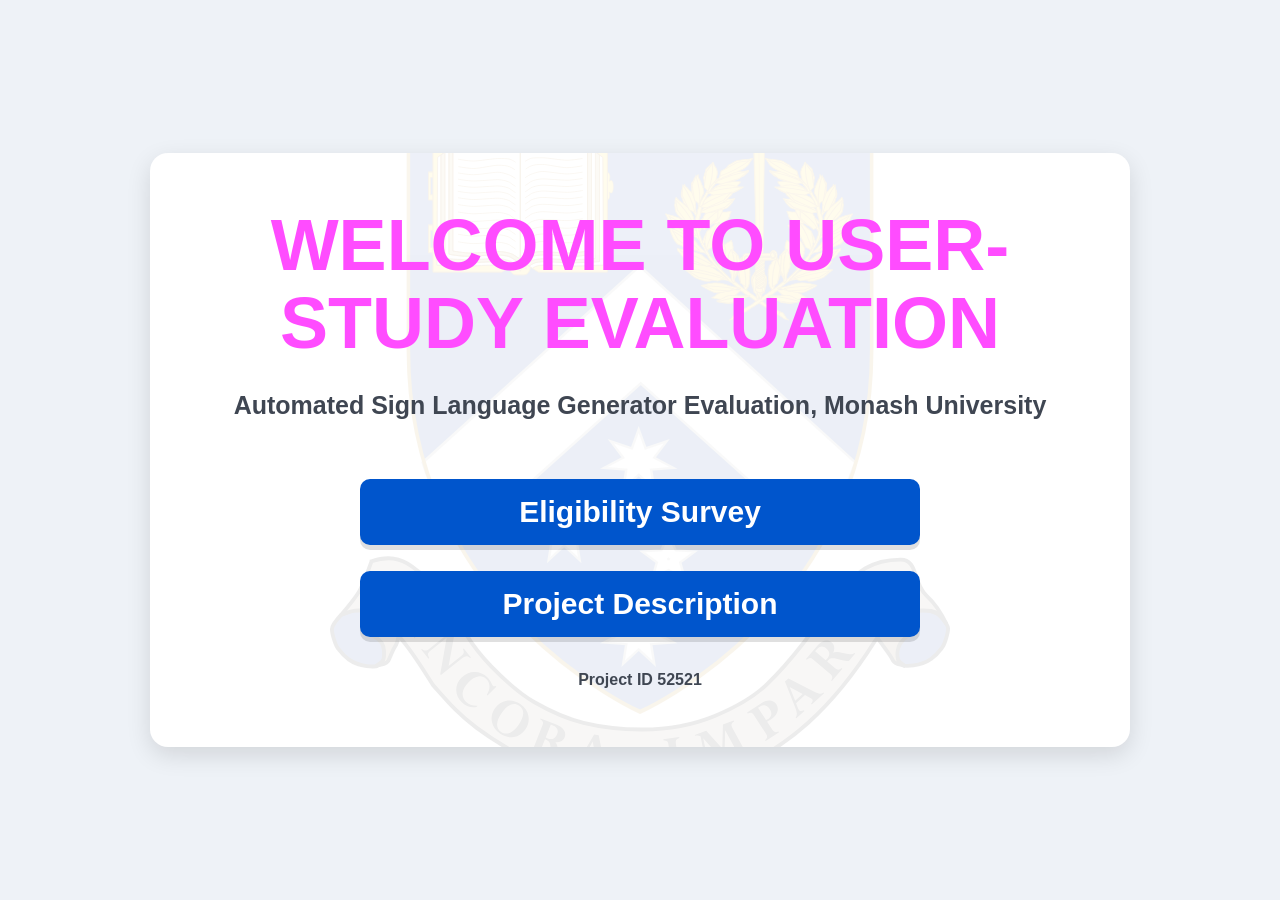
==== index.html @ fea7b57d "Update index.html" ====
<!DOCTYPE html>
<html lang="en">
<head>
  <meta charset="UTF-8">
  <meta name="viewport" content="width=device-width, initial-scale=1.0">
  <title>Automated Sign Language Generator Evaluation</title>
  <style>
    :root {
      --ink: #171717;
      --muted: #3f4652;
      --purple: #ff4cff;
      --blue: #0055cc;
      --blue-dark: #003d99;
      --white: #ffffff;
      --line: #d9dee7;
    }

    * {
      box-sizing: border-box;
    }

    body {
      margin: 0;
      min-height: 100vh;
      font-family: Arial, Helvetica, sans-serif;
      color: var(--ink);
      background: #eef2f7;
      display: grid;
      place-items: center;
      padding: 28px;
    }

    .home-panel {
      width: min(980px, 100%);
      min-height: 580px;
      padding: 54px 34px 58px;
      border-radius: 18px;
      background: var(--white);
      box-shadow: 0 8px 25px rgba(0,0,0,.12);
      position: relative;
      display: flex;
      flex-direction: column;
      align-items: center;
      justify-content: center;
      text-align: center;
      overflow: hidden;
    }

    .home-panel::before {
      content: "";
      position: absolute;
      inset: 0;
      background: url("Arms_of_Monash_University.svg") center center no-repeat;
      background-size: 620px;
      opacity: 0.07;
      pointer-events: none;
    }

    .content {
      position: relative;
      z-index: 1;
      width: 100%;
      display: flex;
      flex-direction: column;
      align-items: center;
    }

    h1 {
      margin: 0;
      max-width: 900px;
      color: var(--purple);
      font-size: clamp(40px, 6vw, 72px);
      line-height: 1.08;
      text-transform: uppercase;
      letter-spacing: 0;
    }

    .subtitle {
      margin: 26px 0 56px;
      color: var(--muted);
      font-size: clamp(18px, 2.1vw, 25px);
      font-weight: 900;
      line-height: 1.35;
    }

    .menu {
      width: min(560px, 100%);
      display: grid;
      gap: 26px;
    }

    .menu a {
      display: grid;
      place-items: center;
      min-height: 66px;
      border-radius: 10px;
      background: var(--blue);
      color: var(--white);
      font-size: clamp(22px, 2.5vw, 30px);
      font-weight: 900;
      text-decoration: none;
      box-shadow: 0 5px 0 rgba(0, 0, 0, 0.12);
      transition: transform 0.15s ease, box-shadow 0.15s ease, background 0.15s ease;
    }

    .menu a:hover,
    .menu a:focus {
      outline: 3px solid rgba(15, 97, 185, 0.22);
      background: var(--blue-dark);
      transform: translateY(-1px);
      box-shadow: 0 8px 0 rgba(0, 0, 0, 0.12);
    }

    .project-id {
      margin: 34px 0 0;
      color: var(--muted);
      font-size: 16px;
      font-weight: 700;
    }

    @media (max-width: 720px) {
      body {
        padding: 16px;
      }

      .home-panel {
        min-height: auto;
        padding: 44px 18px 46px;
      }

      .home-panel::before {
        background-size: 360px;
      }

      .subtitle {
        margin-bottom: 38px;
      }

      .menu {
        gap: 18px;
      }
    }
  </style>
</head>
<body>
  <main class="home-panel">
    <div class="content">
      <h1>Welcome to User-Study Evaluation</h1>
      <p class="subtitle">Automated Sign Language Generator Evaluation, Monash University</p>

      <nav class="menu" aria-label="Main website menu">
        <a href="survey.html">Eligibility Survey</a>
        <a href="project-description.html">Project Description</a>
      </nav>

      <p class="project-id">Project ID 52521</p>
    </div>
  </main>

  <script>
    function createParticipantId() {
      const existingId = sessionStorage.getItem("participant_id");
      if (existingId) {
        return existingId;
      }

      const newId = crypto.randomUUID
        ? crypto.randomUUID()
        : `participant-${Date.now()}-${Math.random().toString(16).slice(2)}`;

      sessionStorage.setItem("participant_id", newId);
      return newId;
    }

    createParticipantId();
  </script>
</body>
</html>
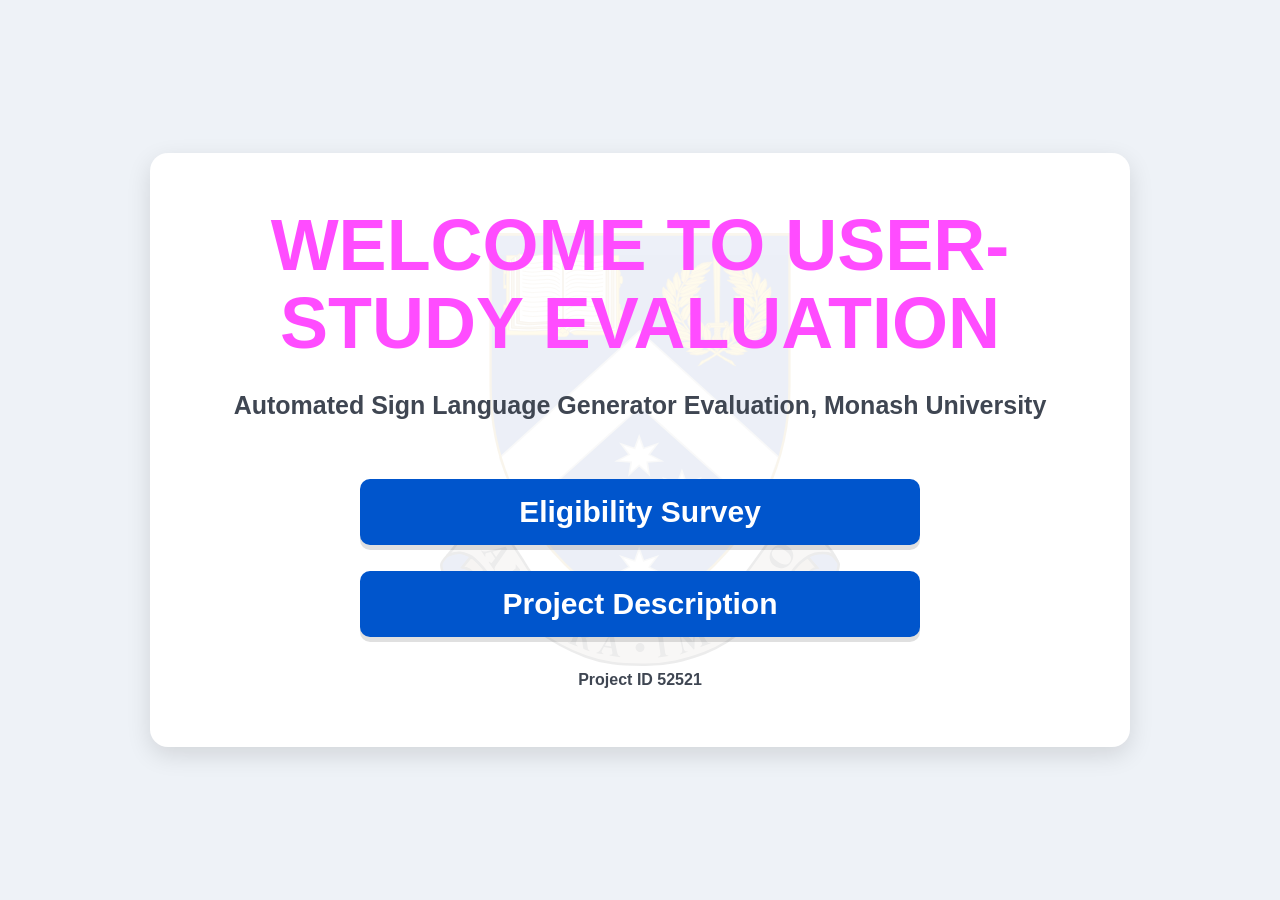
==== commit 2d61ae97: "Update index.html" ====
--- a/index.html
+++ b/index.html
@@ -51,7 +51,7 @@
       position: absolute;
       inset: 0;
       background: url("Arms_of_Monash_University.svg") center center no-repeat;
-      background-size: 620px;
+      background-size: 400px;
       opacity: 0.07;
       pointer-events: none;
     }
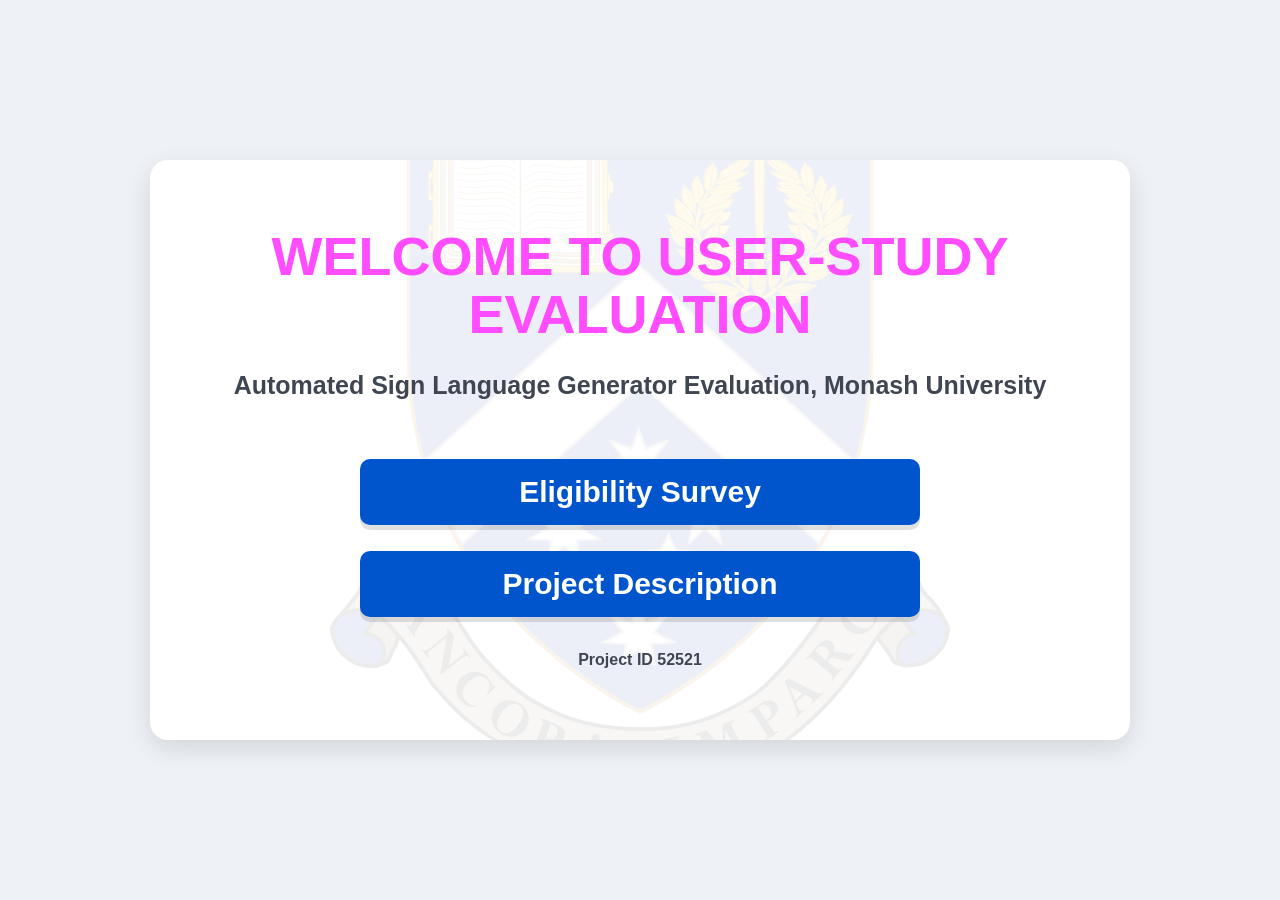
==== commit 02859075: "Update index.html" ====
--- a/index.html
+++ b/index.html
@@ -51,7 +51,7 @@
       position: absolute;
       inset: 0;
       background: url("Arms_of_Monash_University.svg") center center no-repeat;
-      background-size: 400px;
+      background-size: 620px;
       opacity: 0.07;
       pointer-events: none;
     }
@@ -69,7 +69,7 @@
       margin: 0;
       max-width: 900px;
       color: var(--purple);
-      font-size: clamp(40px, 6vw, 72px);
+      font-size: clamp(32px, 4.8vw, 54px);
       line-height: 1.08;
       text-transform: uppercase;
       letter-spacing: 0;
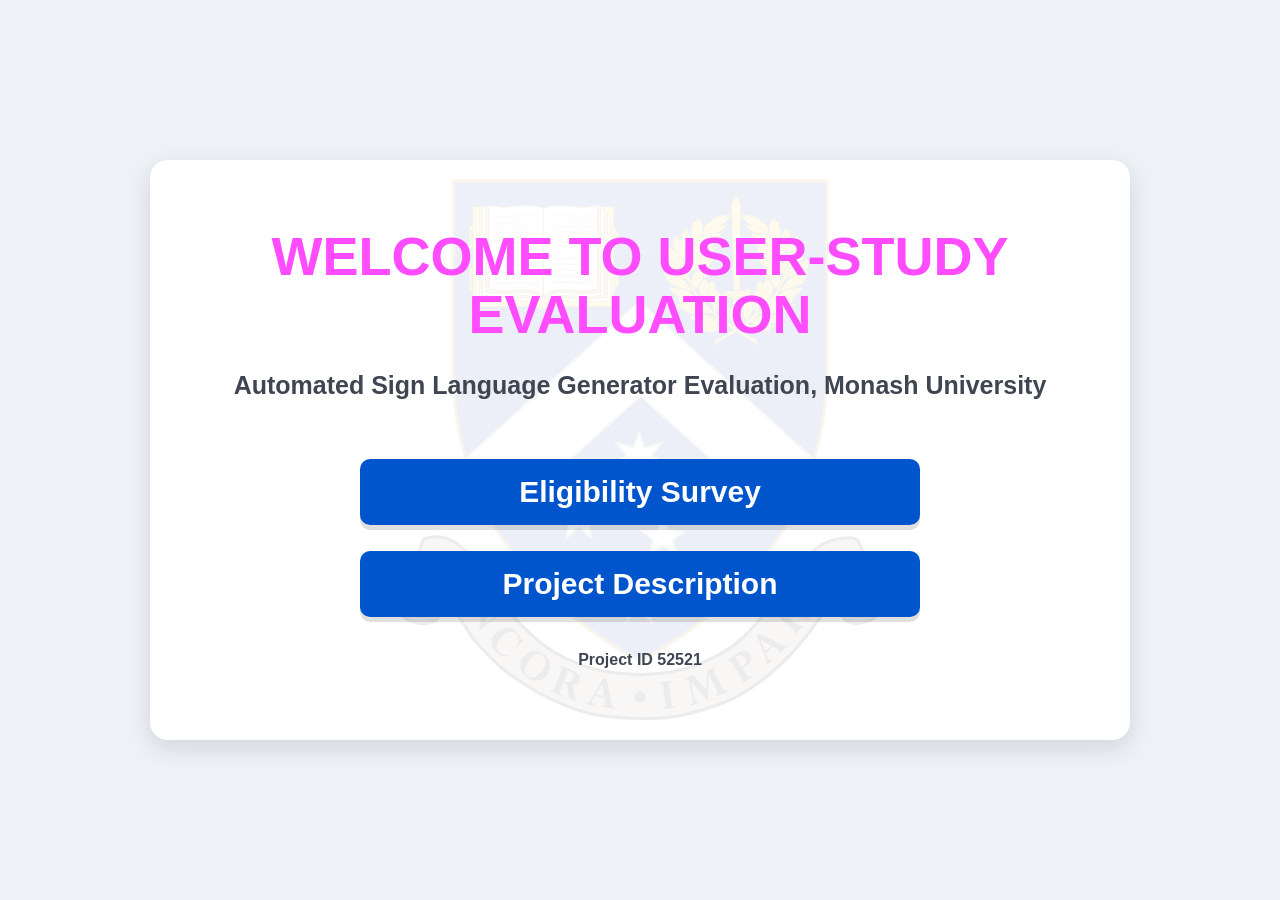
==== commit da922f2b: "Update index.html" ====
--- a/index.html
+++ b/index.html
@@ -51,7 +51,7 @@
       position: absolute;
       inset: 0;
       background: url("Arms_of_Monash_University.svg") center center no-repeat;
-      background-size: 620px;
+      background-size: 500px;
       opacity: 0.07;
       pointer-events: none;
     }
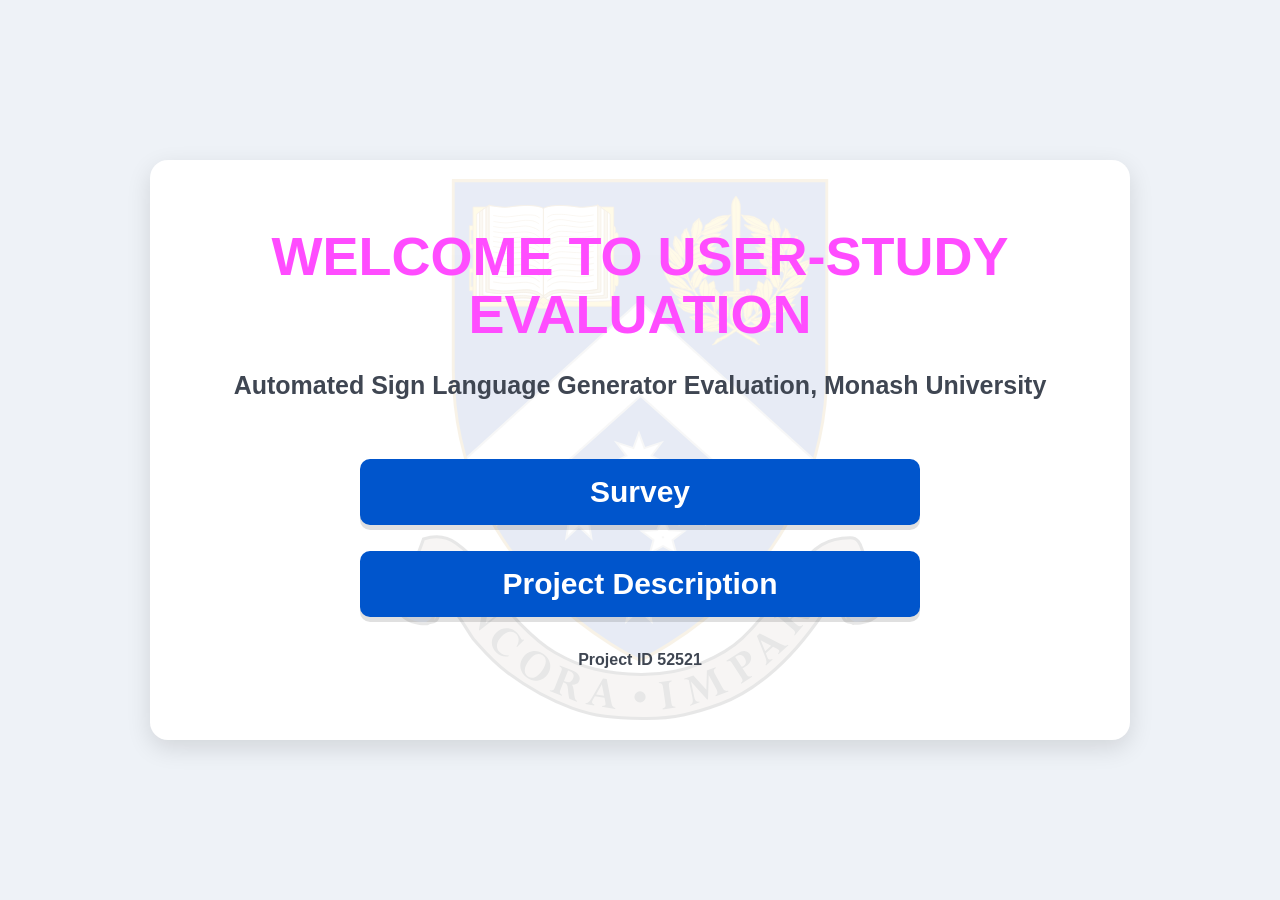
==== commit 4c2710cf: "Update index.html" ====
--- a/index.html
+++ b/index.html
@@ -52,7 +52,7 @@
       inset: 0;
       background: url("Arms_of_Monash_University.svg") center center no-repeat;
       background-size: 500px;
-      opacity: 0.07;
+      opacity: 0.09;
       pointer-events: none;
     }
 
@@ -149,7 +149,7 @@
       <p class="subtitle">Automated Sign Language Generator Evaluation, Monash University</p>
 
       <nav class="menu" aria-label="Main website menu">
-        <a href="survey.html">Eligibility Survey</a>
+        <a href="survey.html">Survey</a>
         <a href="project-description.html">Project Description</a>
       </nav>
 
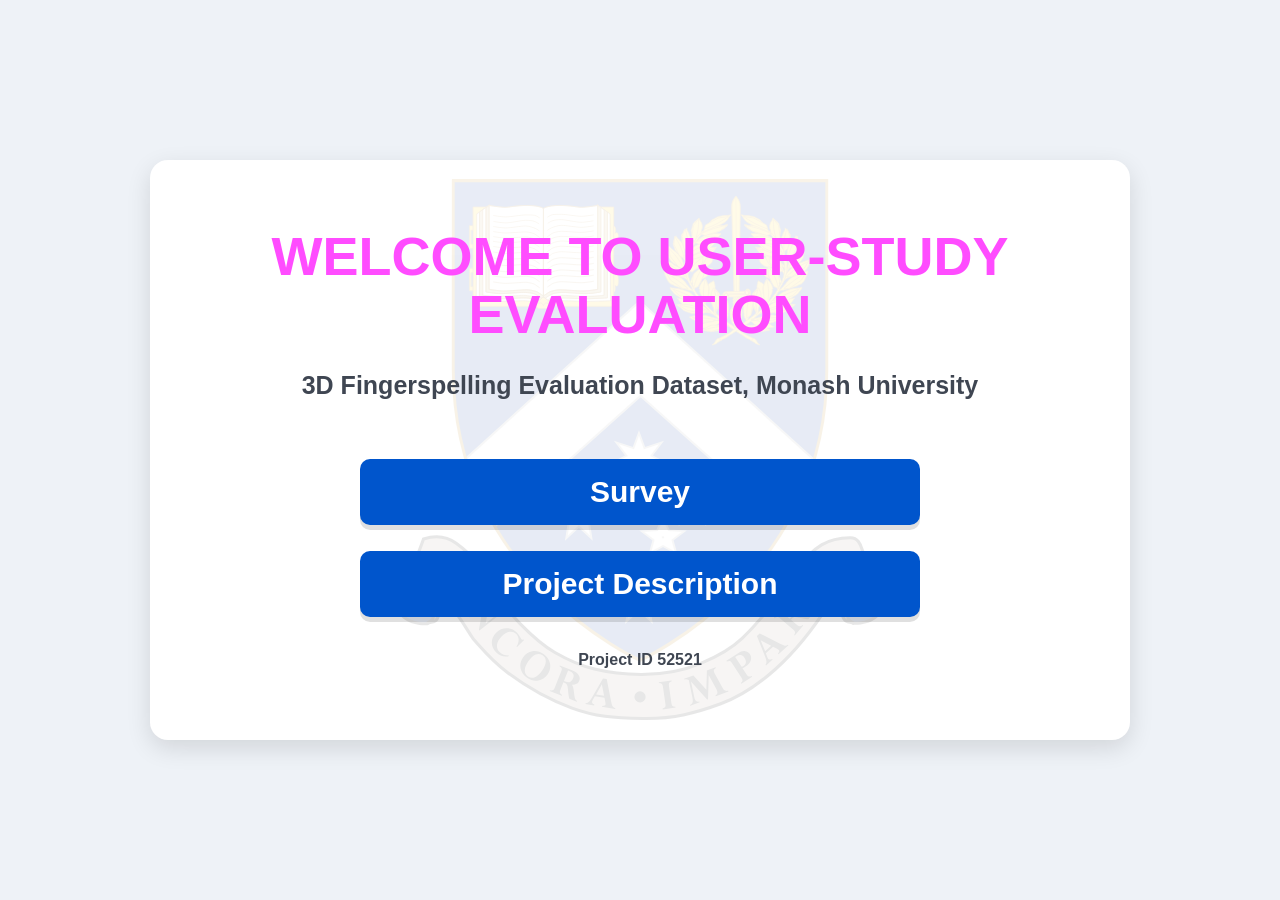
==== commit 0b9f670c: "Update index.html" ====
--- a/index.html
+++ b/index.html
@@ -3,7 +3,7 @@
 <head>
   <meta charset="UTF-8">
   <meta name="viewport" content="width=device-width, initial-scale=1.0">
-  <title>Automated Sign Language Generator Evaluation</title>
+  <title>3D Fingerspelling Data Evaluation</title>
   <style>
     :root {
       --ink: #171717;
@@ -146,7 +146,7 @@
   <main class="home-panel">
     <div class="content">
       <h1>Welcome to User-Study Evaluation</h1>
-      <p class="subtitle">Automated Sign Language Generator Evaluation, Monash University</p>
+      <p class="subtitle">3D Fingerspelling Evaluation Dataset, Monash University</p>
 
       <nav class="menu" aria-label="Main website menu">
         <a href="survey.html">Survey</a>
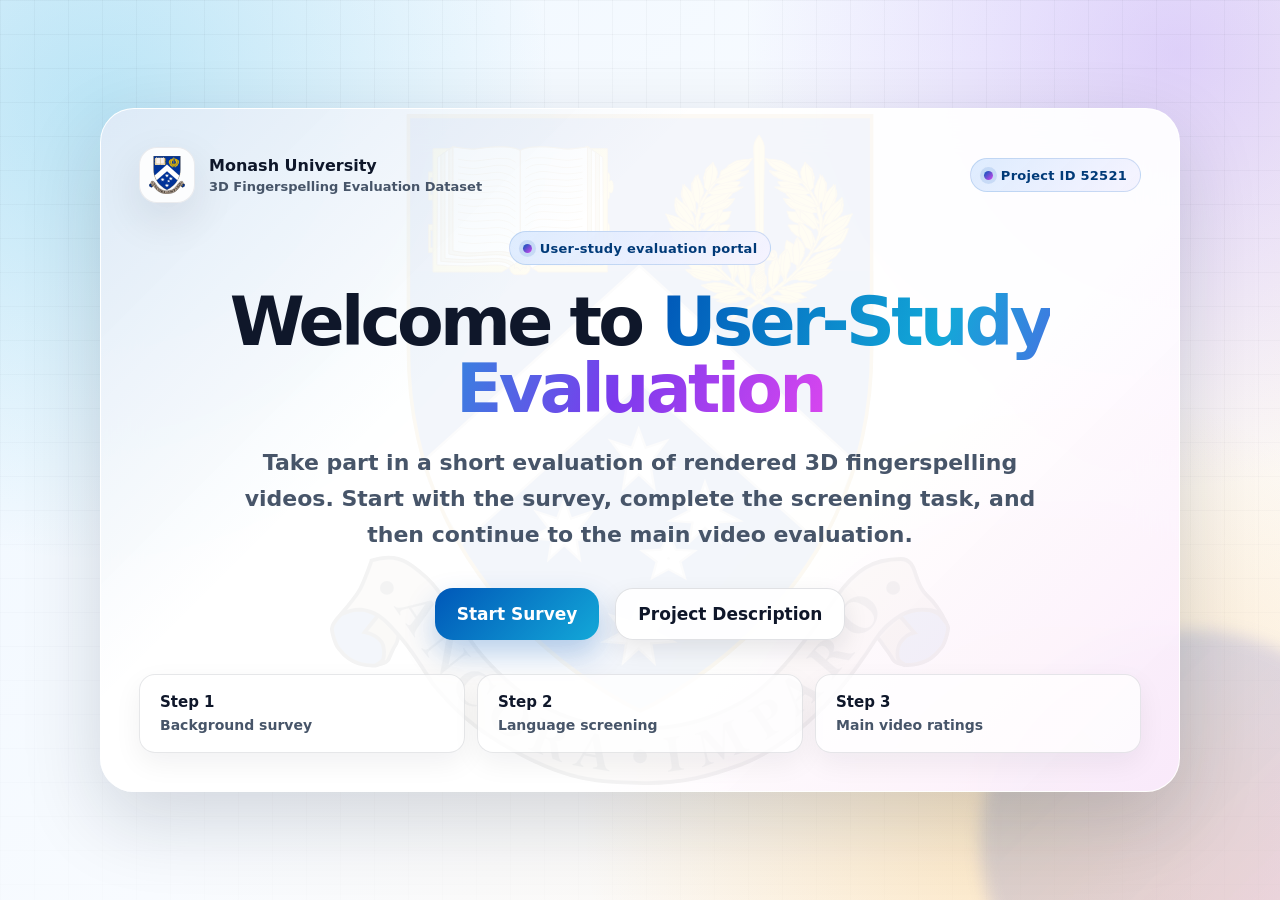
==== commit 856531c1: "Update index.html" ====
--- a/index.html
+++ b/index.html
@@ -5,159 +5,469 @@
   <meta name="viewport" content="width=device-width, initial-scale=1.0">
   <title>3D Fingerspelling Data Evaluation</title>
   <style>
-    :root {
-      --ink: #171717;
-      --muted: #3f4652;
-      --purple: #ff4cff;
-      --blue: #0055cc;
-      --blue-dark: #003d99;
-      --white: #ffffff;
-      --line: #d9dee7;
-    }
-
-    * {
-      box-sizing: border-box;
-    }
-
-    body {
-      margin: 0;
-      min-height: 100vh;
-      font-family: Arial, Helvetica, sans-serif;
-      color: var(--ink);
-      background: #eef2f7;
-      display: grid;
-      place-items: center;
-      padding: 28px;
-    }
-
-    .home-panel {
-      width: min(980px, 100%);
-      min-height: 580px;
-      padding: 54px 34px 58px;
-      border-radius: 18px;
-      background: var(--white);
-      box-shadow: 0 8px 25px rgba(0,0,0,.12);
-      position: relative;
-      display: flex;
-      flex-direction: column;
-      align-items: center;
-      justify-content: center;
-      text-align: center;
-      overflow: hidden;
-    }
-
-    .home-panel::before {
-      content: "";
-      position: absolute;
-      inset: 0;
-      background: url("Arms_of_Monash_University.svg") center center no-repeat;
-      background-size: 500px;
-      opacity: 0.09;
-      pointer-events: none;
-    }
-
-    .content {
-      position: relative;
-      z-index: 1;
-      width: 100%;
-      display: flex;
-      flex-direction: column;
-      align-items: center;
-    }
-
-    h1 {
-      margin: 0;
-      max-width: 900px;
-      color: var(--purple);
-      font-size: clamp(32px, 4.8vw, 54px);
-      line-height: 1.08;
-      text-transform: uppercase;
-      letter-spacing: 0;
-    }
-
-    .subtitle {
-      margin: 26px 0 56px;
-      color: var(--muted);
-      font-size: clamp(18px, 2.1vw, 25px);
-      font-weight: 900;
-      line-height: 1.35;
-    }
-
-    .menu {
-      width: min(560px, 100%);
-      display: grid;
-      gap: 26px;
-    }
-
-    .menu a {
-      display: grid;
-      place-items: center;
-      min-height: 66px;
-      border-radius: 10px;
-      background: var(--blue);
-      color: var(--white);
-      font-size: clamp(22px, 2.5vw, 30px);
-      font-weight: 900;
-      text-decoration: none;
-      box-shadow: 0 5px 0 rgba(0, 0, 0, 0.12);
-      transition: transform 0.15s ease, box-shadow 0.15s ease, background 0.15s ease;
-    }
-
-    .menu a:hover,
-    .menu a:focus {
-      outline: 3px solid rgba(15, 97, 185, 0.22);
-      background: var(--blue-dark);
-      transform: translateY(-1px);
-      box-shadow: 0 8px 0 rgba(0, 0, 0, 0.12);
-    }
-
-    .project-id {
-      margin: 34px 0 0;
-      color: var(--muted);
-      font-size: 16px;
-      font-weight: 700;
-    }
-
-    @media (max-width: 720px) {
-      body {
-        padding: 16px;
-      }
-
-      .home-panel {
-        min-height: auto;
-        padding: 44px 18px 46px;
-      }
-
-      .home-panel::before {
-        background-size: 360px;
-      }
-
-      .subtitle {
-        margin-bottom: 38px;
-      }
-
-      .menu {
-        gap: 18px;
-      }
-    }
+
+:root{
+  --monash:#0057b8;
+  --monash-dark:#003a78;
+  --sky:#13a8d8;
+  --violet:#7c3aed;
+  --magenta:#d946ef;
+  --amber:#f59e0b;
+  --success:#138a5b;
+  --ink:#0f172a;
+  --muted:#475569;
+  --soft:#f8fafc;
+  --panel:rgba(255,255,255,.92);
+  --panel-strong:#ffffff;
+  --line:rgba(15,23,42,.12);
+  --shadow:0 28px 80px rgba(15,23,42,.16);
+  --shadow-soft:0 16px 44px rgba(15,23,42,.10);
+  --radius-xl:34px;
+  --radius-lg:24px;
+  --radius-md:16px;
+  --focus:0 0 0 4px rgba(0,87,184,.22);
+}
+
+*{box-sizing:border-box;}
+
+html{scroll-behavior:smooth;}
+
+body{
+  margin:0;
+  min-height:100vh;
+  font-family:Inter, ui-sans-serif, system-ui, -apple-system, BlinkMacSystemFont, "Segoe UI", Arial, Helvetica, sans-serif;
+  color:var(--ink);
+  background:
+    radial-gradient(circle at 8% 12%, rgba(19,168,216,.24), transparent 32%),
+    radial-gradient(circle at 92% 6%, rgba(124,58,237,.22), transparent 30%),
+    radial-gradient(circle at 80% 90%, rgba(245,158,11,.20), transparent 34%),
+    linear-gradient(135deg,#eef7ff 0%,#f8fbff 48%,#fff7ed 100%);
+  padding:30px;
+  position:relative;
+}
+
+body::before{
+  content:"";
+  position:fixed;
+  inset:0;
+  pointer-events:none;
+  background-image:
+    linear-gradient(rgba(15,23,42,.045) 1px, transparent 1px),
+    linear-gradient(90deg, rgba(15,23,42,.045) 1px, transparent 1px);
+  background-size:34px 34px;
+  mask-image:linear-gradient(to bottom, rgba(0,0,0,.75), rgba(0,0,0,.18));
+}
+
+body::after{
+  content:"";
+  position:fixed;
+  width:420px;
+  height:420px;
+  right:-120px;
+  bottom:-150px;
+  border-radius:50%;
+  background:linear-gradient(135deg, rgba(0,87,184,.18), rgba(217,70,239,.16));
+  filter:blur(8px);
+  pointer-events:none;
+}
+
+button,input,textarea,select{font:inherit;}
+
+a{color:inherit;}
+
+.app-shell,.page{
+  width:min(1120px,100%);
+  margin:0 auto;
+  position:relative;
+  z-index:1;
+}
+
+.app-shell.centered,.home-shell{
+  min-height:calc(100vh - 60px);
+  display:grid;
+  place-items:center;
+}
+
+.home-panel,.container,.screening-panel,.evaluation-panel,.header-panel,.content-card,.selection-panel,.completion-card{
+  width:min(1080px,100%);
+  margin:0 auto;
+  background:var(--panel);
+  border:1px solid rgba(255,255,255,.78);
+  border-radius:var(--radius-xl);
+  box-shadow:var(--shadow);
+  backdrop-filter:blur(18px);
+  position:relative;
+  overflow:hidden;
+}
+
+.home-panel,.container,.screening-panel,.evaluation-panel,.selection-panel,.completion-card{
+  padding:38px;
+}
+
+.home-panel::before,.container::before,.screening-panel::before,.evaluation-panel::before,.content-card::before,.completion-card::before{
+  content:"";
+  position:absolute;
+  inset:0;
+  background:url("Arms_of_Monash_University.svg") center 45% no-repeat;
+  background-size:min(620px,74vw);
+  opacity:.045;
+  pointer-events:none;
+}
+
+.home-panel::after,.container::after,.screening-panel::after,.evaluation-panel::after,.content-card::after,.completion-card::after{
+  content:"";
+  position:absolute;
+  inset:0;
+  background:
+    linear-gradient(135deg, rgba(0,87,184,.12), transparent 34%),
+    linear-gradient(315deg, rgba(217,70,239,.10), transparent 34%);
+  pointer-events:none;
+}
+
+.content,.panel-content,.home-panel > *, .screening-panel > *, .evaluation-panel > *, .container > *, .content-card > *, .completion-card > *{
+  position:relative;
+  z-index:1;
+}
+
+.brand-row{
+  display:flex;
+  align-items:center;
+  justify-content:space-between;
+  gap:18px;
+  margin-bottom:28px;
+}
+
+.brand-left{
+  display:flex;
+  align-items:center;
+  gap:14px;
+}
+
+.logo-tile{
+  width:56px;
+  height:56px;
+  border-radius:18px;
+  background:rgba(255,255,255,.88);
+  display:grid;
+  place-items:center;
+  box-shadow:var(--shadow-soft);
+  border:1px solid rgba(15,23,42,.08);
+  flex:0 0 auto;
+}
+
+.logo-tile img{width:38px;height:38px;object-fit:contain;}
+
+.brand-title{font-weight:900;color:var(--ink);line-height:1.15;}
+.brand-subtitle{font-size:13px;color:var(--muted);font-weight:800;margin-top:3px;}
+
+.project-pill,.eyebrow{
+  display:inline-flex;
+  align-items:center;
+  gap:8px;
+  min-height:34px;
+  padding:7px 13px;
+  border-radius:999px;
+  color:var(--monash-dark);
+  background:linear-gradient(135deg, rgba(219,234,254,.92), rgba(245,243,255,.94));
+  border:1px solid rgba(0,87,184,.16);
+  font-size:13px;
+  font-weight:900;
+  letter-spacing:.02em;
+}
+
+.eyebrow::before,.project-pill::before{
+  content:"";
+  width:9px;
+  height:9px;
+  border-radius:50%;
+  background:linear-gradient(135deg,var(--monash),var(--magenta));
+  box-shadow:0 0 0 4px rgba(0,87,184,.12);
+}
+
+h1{
+  margin:12px 0 14px;
+  font-size:clamp(34px,5.6vw,68px);
+  line-height:.98;
+  letter-spacing:-.055em;
+  color:var(--ink);
+}
+
+h1 .accent, .gradient-text{
+  background:linear-gradient(110deg,var(--monash) 0%,var(--sky) 38%,var(--violet) 72%,var(--magenta) 100%);
+  -webkit-background-clip:text;
+  background-clip:text;
+  color:transparent;
+}
+
+h2{
+  margin:0 0 14px;
+  font-size:clamp(26px,3.2vw,40px);
+  line-height:1.1;
+  letter-spacing:-.025em;
+}
+
+h3{margin:0 0 12px;font-size:20px;line-height:1.25;color:var(--ink);}
+
+.subtitle,.lead,.instruction,.ready,p,li{
+  color:var(--muted);
+  line-height:1.65;
+}
+
+.lead,.subtitle{font-size:clamp(17px,2vw,22px);font-weight:700;max-width:820px;}
+
+.lead.center,.subtitle.center{text-align:center;margin-left:auto;margin-right:auto;}
+
+.section-title{text-align:center;margin-bottom:24px;}
+.section-title .eyebrow{margin-bottom:12px;}
+
+.menu,.menu-grid,.language-menu,.actions{
+  display:flex;
+  flex-wrap:wrap;
+  gap:16px;
+  align-items:center;
+  justify-content:center;
+}
+
+.menu,.menu-grid,.language-menu{margin-top:34px;}
+
+.menu a,.menu-card,.language-menu a,.button,button,.back-link{
+  min-height:52px;
+  border:0;
+  border-radius:18px;
+  display:inline-flex;
+  align-items:center;
+  justify-content:center;
+  gap:10px;
+  padding:14px 22px;
+  text-decoration:none;
+  background:linear-gradient(135deg,var(--monash),var(--sky));
+  color:#fff;
+  font-weight:900;
+  font-size:17px;
+  box-shadow:0 14px 30px rgba(0,87,184,.28);
+  transition:transform .18s ease, box-shadow .18s ease, filter .18s ease;
+  cursor:pointer;
+}
+
+.menu a:hover,.menu a:focus,.menu-card:hover,.menu-card:focus,.language-menu a:hover,.language-menu a:focus,.button:hover,.button:focus,button:hover,button:focus,.back-link:hover,.back-link:focus{
+  transform:translateY(-2px);
+  filter:saturate(1.06);
+  box-shadow:0 20px 42px rgba(0,87,184,.34);
+  outline:none;
+}
+
+.menu a:focus-visible,.menu-card:focus-visible,.language-menu a:focus-visible,.button:focus-visible,button:focus-visible,.back-link:focus-visible,input:focus-visible,textarea:focus-visible,select:focus-visible{
+  outline:none;
+  box-shadow:var(--focus),0 20px 42px rgba(0,87,184,.28);
+}
+
+.button.secondary,.back-link,.menu a.secondary,.secondary{
+  background:rgba(255,255,255,.9);
+  color:var(--ink);
+  border:1px solid rgba(15,23,42,.12);
+  box-shadow:0 10px 24px rgba(15,23,42,.10);
+}
+
+.button.ghost{
+  background:rgba(255,255,255,.55);
+  color:var(--monash-dark);
+  border:1px solid rgba(0,87,184,.16);
+  box-shadow:none;
+}
+
+.success{color:var(--success);font-weight:900;}
+
+.info-strip{
+  display:grid;
+  grid-template-columns:repeat(3,minmax(0,1fr));
+  gap:12px;
+  margin-top:34px;
+}
+
+.info-card,.question,.question-card,.notice,.important-note{
+  background:rgba(255,255,255,.74);
+  border:1px solid rgba(15,23,42,.10);
+  border-radius:var(--radius-md);
+  padding:18px 20px;
+  box-shadow:0 10px 28px rgba(15,23,42,.06);
+}
+
+.info-card strong{display:block;color:var(--ink);font-size:15px;margin-bottom:4px;}
+.info-card span{color:var(--muted);font-size:14px;font-weight:700;}
+
+form{margin-top:26px;}
+.question{margin-top:16px;}
+.question h3{color:var(--monash-dark);}
+
+label{
+  color:var(--ink);
+  font-weight:750;
+}
+
+.choice-list label,.question label{
+  display:flex;
+  align-items:flex-start;
+  gap:10px;
+  margin:10px 0;
+  padding:12px 14px;
+  border-radius:14px;
+  background:rgba(255,255,255,.72);
+  border:1px solid rgba(15,23,42,.08);
+  transition:background .15s ease,border-color .15s ease,transform .15s ease;
+}
+
+.choice-list label:hover,.question label:hover{
+  background:#fff;
+  border-color:rgba(0,87,184,.22);
+  transform:translateX(2px);
+}
+
+input[type="radio"]{margin-top:3px;accent-color:var(--monash);}
+
+input[type="text"],textarea,select{
+  width:100%;
+  border:1px solid rgba(15,23,42,.15);
+  border-radius:16px;
+  background:rgba(255,255,255,.92);
+  color:var(--ink);
+  padding:14px 16px;
+  font-size:16px;
+  box-shadow:inset 0 1px 0 rgba(255,255,255,.7);
+}
+
+textarea{min-height:120px;resize:vertical;}
+
+button:disabled{opacity:.68;cursor:not-allowed;filter:grayscale(.2);}
+
+.participant strong,.participant-code{
+  display:inline-flex;
+  max-width:100%;
+  margin-top:10px;
+  padding:10px 14px;
+  border-radius:14px;
+  background:rgba(15,23,42,.05);
+  color:var(--monash-dark);
+  overflow-wrap:anywhere;
+}
+
+.video-stage,.video-wrap{
+  width:min(560px,100%);
+  margin:24px auto 14px;
+}
+
+.video-wrap{
+  border-radius:26px;
+  padding:12px;
+  background:linear-gradient(135deg,rgba(255,255,255,.95),rgba(239,246,255,.86));
+  border:1px solid rgba(15,23,42,.12);
+  box-shadow:0 20px 48px rgba(15,23,42,.18);
+}
+
+video{
+  width:100%;
+  display:block;
+  border-radius:18px;
+  background:#0b1220;
+  max-height:440px;
+}
+
+.video-count{
+  display:inline-flex;
+  padding:8px 12px;
+  border-radius:999px;
+  margin:10px 0 24px;
+  background:rgba(0,87,184,.10);
+  color:var(--monash-dark);
+  font-weight:900;
+}
+
+.answer-box{width:min(640px,100%);margin:0 auto;display:grid;gap:14px;}
+.answer-box > label{font-size:20px;font-weight:900;text-align:center;}
+
+.speed-row{
+  display:flex;
+  justify-content:center;
+  align-items:center;
+  gap:12px;
+  margin:0 0 24px;
+}
+.speed-row select{width:auto;min-width:120px;}
+
+.question-card{margin-bottom:16px;}
+.question-title{font-weight:900;color:var(--ink);font-size:18px;margin:0 0 8px;}
+.scale-help{font-size:14px;color:var(--muted);font-weight:700;margin:0 0 12px;}
+.slider-row{display:grid;grid-template-columns:1fr auto;gap:14px;align-items:center;}
+input[type="range"]{width:100%;accent-color:var(--monash);}
+.rating-value{min-width:54px;padding:8px 12px;border-radius:14px;background:linear-gradient(135deg,var(--monash),var(--violet));color:white;text-align:center;font-weight:900;}
+.scale-labels{display:flex;justify-content:space-between;color:var(--muted);font-size:13px;font-weight:800;margin-top:6px;}
+.message{min-height:24px;text-align:center;color:var(--muted);font-weight:850;}
+.complete{font-size:22px;color:var(--success);}
+.hidden{display:none!important;}
+
+.content-card{padding:34px;margin-top:24px;}
+.content-card p,.content-card li{font-size:17px;}
+.important-note{border-left:6px solid var(--amber);background:rgba(255,251,235,.82);}
+.notice{border-left:6px solid var(--monash);}
+footer{position:relative;z-index:1;text-align:center;margin:20px 0 0;color:var(--muted);font-weight:700;font-size:14px;}
+
+.progress-row{
+  display:grid;
+  grid-template-columns:repeat(4,1fr);
+  gap:8px;
+  margin:0 0 26px;
+}
+.progress-step{
+  min-height:8px;
+  border-radius:999px;
+  background:rgba(15,23,42,.10);
+  overflow:hidden;
+}
+.progress-step.active{background:linear-gradient(90deg,var(--monash),var(--sky));}
+
+@media (max-width:820px){
+  body{padding:18px;}
+  .home-panel,.container,.screening-panel,.evaluation-panel,.selection-panel,.completion-card,.content-card{padding:24px;border-radius:24px;}
+  .brand-row{align-items:flex-start;flex-direction:column;}
+  .info-strip{grid-template-columns:1fr;}
+  .menu,.menu-grid,.language-menu,.actions{display:grid;grid-template-columns:1fr;width:100%;}
+  .menu a,.menu-card,.language-menu a,.button,button,.back-link{width:100%;}
+  .slider-row{grid-template-columns:1fr;}
+  .rating-value{justify-self:center;}
+  h1{font-size:clamp(32px,11vw,50px);}
+}
+
   </style>
 </head>
 <body>
-  <main class="home-panel">
-    <div class="content">
-      <h1>Welcome to User-Study Evaluation</h1>
-      <p class="subtitle">3D Fingerspelling Evaluation Dataset, Monash University</p>
-
+  <main class="app-shell home-shell">
+    <section class="home-panel">
+      <div class="brand-row">
+  <div class="brand-left">
+    <div class="logo-tile"><img src="Arms_of_Monash_University.svg" alt="Monash University logo"></div>
+    <div>
+      <div class="brand-title">Monash University</div>
+      <div class="brand-subtitle">3D Fingerspelling Evaluation Dataset</div>
+    </div>
+  </div>
+  <div class="project-pill">Project ID 52521</div>
+</div>
+      <div class="section-title">
+        <span class="eyebrow">User-study evaluation portal</span>
+        <h1>Welcome to <span class="gradient-text">User-Study Evaluation</span></h1>
+        <p class="lead center">Take part in a short evaluation of rendered 3D fingerspelling videos. Start with the survey, complete the screening task, and then continue to the main video evaluation.</p>
+      </div>
       <nav class="menu" aria-label="Main website menu">
-        <a href="survey.html">Survey</a>
-        <a href="project-description.html">Project Description</a>
+        <a href="survey.html">Start Survey</a>
+        <a class="secondary" href="project-description.html">Project Description</a>
       </nav>
-
-      <p class="project-id">Project ID 52521</p>
-    </div>
+      <div class="info-strip" aria-label="Study overview">
+        <div class="info-card"><strong>Step 1</strong><span>Background survey</span></div>
+        <div class="info-card"><strong>Step 2</strong><span>Language screening</span></div>
+        <div class="info-card"><strong>Step 3</strong><span>Main video ratings</span></div>
+      </div>
+    </section>
   </main>
-
-  <script>
+<script>
     function createParticipantId() {
       const existingId = sessionStorage.getItem("participant_id");
       if (existingId) {
